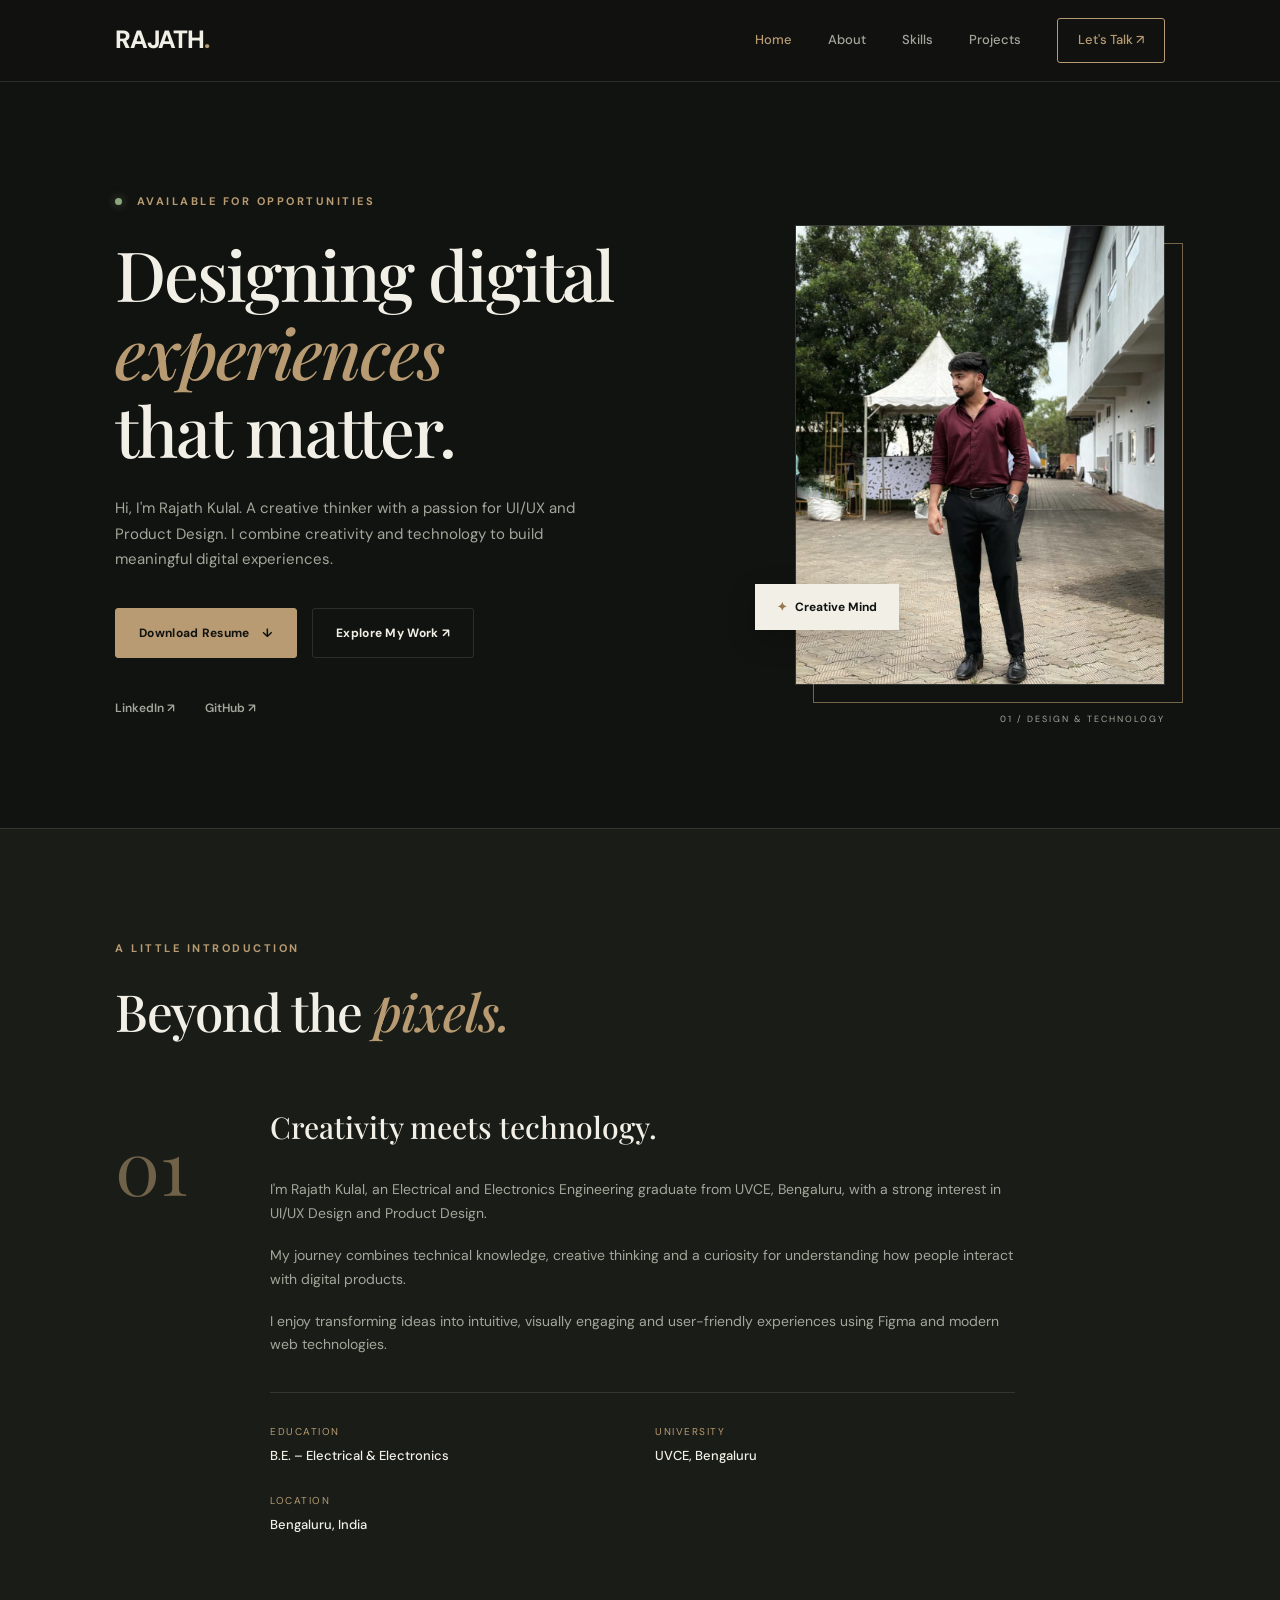
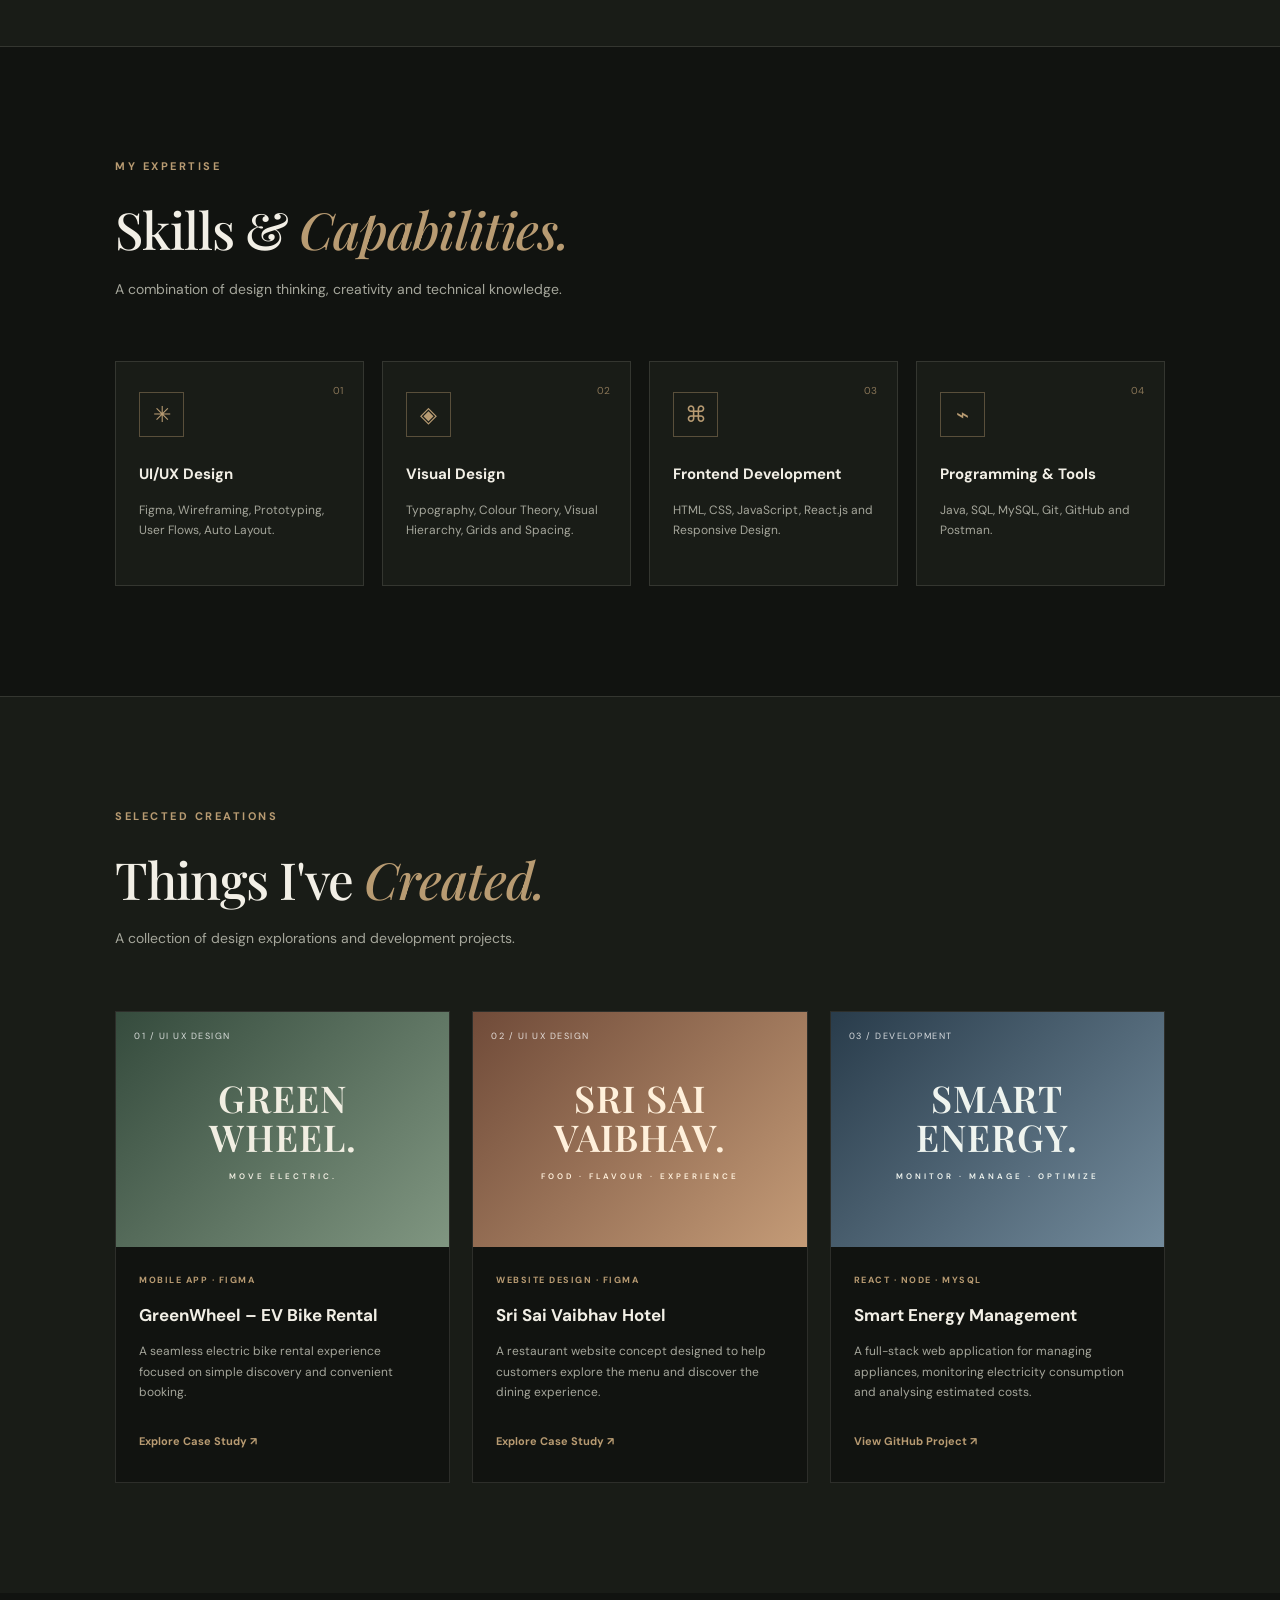
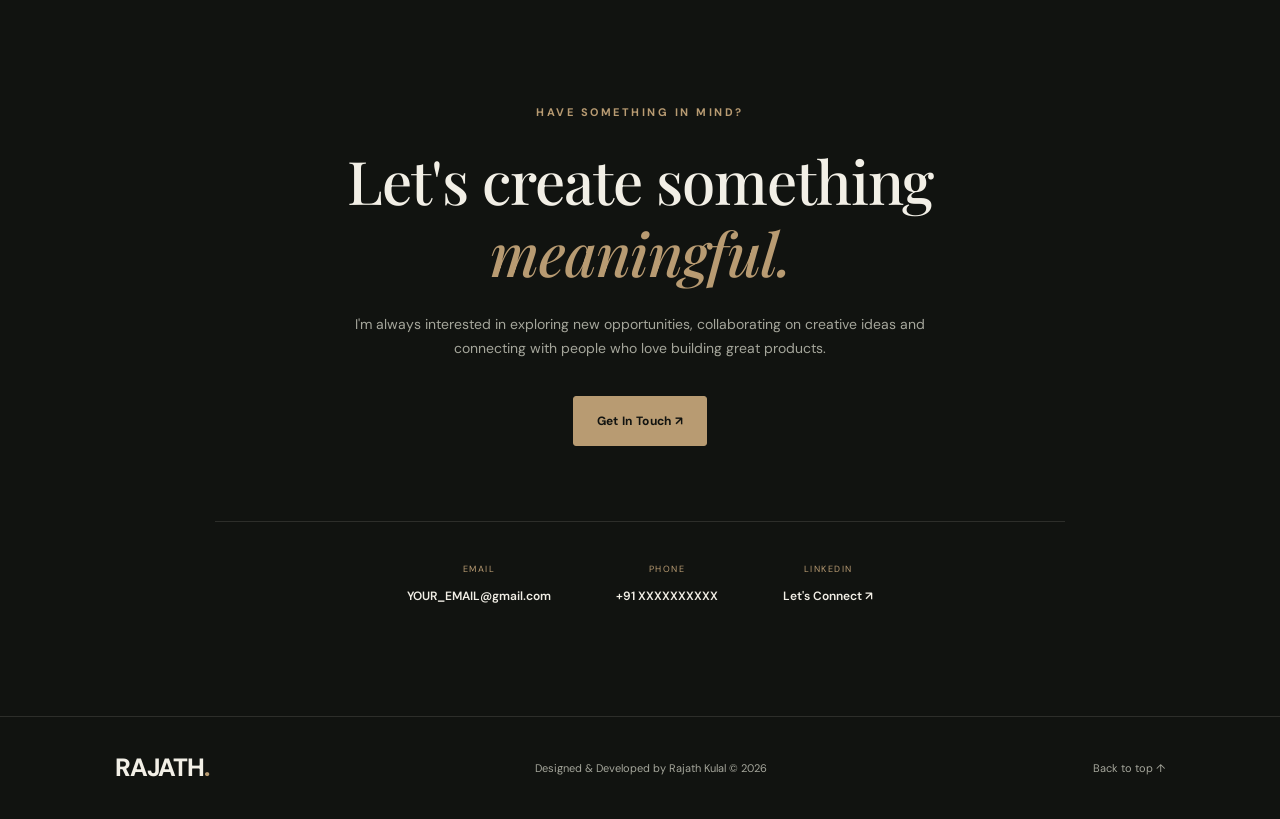
==== index.html @ ce3d5014 "Initial portfolio website" ====
<!DOCTYPE html>
<html lang="en">
<head>
    <meta charset="UTF-8">
    <meta name="viewport" content="width=device-width, initial-scale=1.0">

    <title>Rajath Kulal | UI/UX & Product Designer</title>

    <meta name="description" content="Rajath Kulal – UI/UX and Product Designer creating meaningful digital experiences.">

    <link rel="preconnect" href="https://fonts.googleapis.com">
    <link rel="preconnect" href="https://fonts.gstatic.com" crossorigin>

    <link href="https://fonts.googleapis.com/css2?family=DM+Sans:wght@400;500;600;700;800&family=Playfair+Display:wght@500;600;700&display=swap" rel="stylesheet">

    <link rel="stylesheet" href="style.css">
</head>

<body>

<!-- NAVBAR -->
<header class="navbar">
    <a href="#home" class="logo">RAJATH<span>.</span></a>

    <button class="menu-toggle" id="menuToggle"
            aria-label="Toggle navigation"
            aria-expanded="false">
        ☰
    </button>

    <nav id="navMenu">
        <a href="#home" class="active">Home</a>
        <a href="#about">About</a>
        <a href="#skills">Skills</a>
        <a href="#projects">Projects</a>
        <a href="#contact" class="contact-link">Let's Talk ↗</a>
    </nav>
</header>

<main>

<!-- HERO -->
<section class="hero section" id="home">

    <div class="hero-content">

        <p class="eyebrow">
            <span class="status-dot"></span>
            AVAILABLE FOR OPPORTUNITIES
        </p>

        <h1>
            Designing digital
            <span>experiences</span>
            that matter.
        </h1>

        <p class="hero-description">
            Hi, I'm Rajath Kulal. A creative thinker with a passion
            for UI/UX and Product Design. I combine creativity
            and technology to build meaningful digital experiences.
        </p>

        <div class="hero-buttons">
            <a href="Rajath_Resume.pdf" class="btn primary" download>
                Download Resume <span>↓</span>
            </a>

            <a href="#projects" class="btn secondary">
                Explore My Work ↗
            </a>
        </div>

        <div class="social-links">
            <a href="https://www.linkedin.com/in/rajathbkulal/"
               target="_blank" rel="noopener noreferrer">
                LinkedIn ↗
            </a>

            <a href="https://github.com/nukyadirajathkulal-maker"
               target="_blank" rel="noopener noreferrer">
                GitHub ↗
            </a>
        </div>

    </div>

    <div class="hero-image">

        <div class="image-background"></div>

        <img src="images/profile.jpg"
             alt="Portrait of Rajath Kulal">

        <div class="floating-tag">
            <span>✦</span> Creative Mind
        </div>

        <div class="image-caption">
            <span>01 / DESIGN & TECHNOLOGY</span>
        </div>

    </div>

</section>

<!-- ABOUT -->
<section class="section about" id="about">

    <div class="section-heading">
        <p class="eyebrow">A LITTLE INTRODUCTION</p>
        <h2>Beyond the <span>pixels.</span></h2>
    </div>

    <div class="about-content">

        <div class="about-number">01</div>

        <div class="about-text">

            <h3>
                Creativity meets technology.
            </h3>

            <p>
                I'm Rajath Kulal, an Electrical and Electronics
                Engineering graduate from UVCE, Bengaluru,
                with a strong interest in UI/UX Design and
                Product Design.
            </p>

            <p>
                My journey combines technical knowledge,
                creative thinking and a curiosity for understanding
                how people interact with digital products.
            </p>

            <p>
                I enjoy transforming ideas into intuitive,
                visually engaging and user-friendly experiences
                using Figma and modern web technologies.
            </p>

            <div class="about-details">
                <div>
                    <span>EDUCATION</span>
                    <strong>B.E. – Electrical & Electronics</strong>
                </div>

                <div>
                    <span>UNIVERSITY</span>
                    <strong>UVCE, Bengaluru</strong>
                </div>

                <div>
                    <span>LOCATION</span>
                    <strong>Bengaluru, India</strong>
                </div>
            </div>

        </div>
    </div>

</section>

<!-- SKILLS -->
<section class="section skills" id="skills">

    <div class="section-heading">
        <p class="eyebrow">MY EXPERTISE</p>
        <h2>Skills & <span>Capabilities.</span></h2>

        <p class="section-description">
            A combination of design thinking, creativity
            and technical knowledge.
        </p>
    </div>

    <div class="skills-grid">

        <article class="skill-card">
            <div class="skill-icon">✳</div>
            <h3>UI/UX Design</h3>
            <p>
                Figma, Wireframing, Prototyping,
                User Flows, Auto Layout.
            </p>
            <span class="skill-number">01</span>
        </article>

        <article class="skill-card">
            <div class="skill-icon">◈</div>
            <h3>Visual Design</h3>
            <p>
                Typography, Colour Theory,
                Visual Hierarchy, Grids and Spacing.
            </p>
            <span class="skill-number">02</span>
        </article>

        <article class="skill-card">
            <div class="skill-icon">⌘</div>
            <h3>Frontend Development</h3>
            <p>
                HTML, CSS, JavaScript,
                React.js and Responsive Design.
            </p>
            <span class="skill-number">03</span>
        </article>

        <article class="skill-card">
            <div class="skill-icon">⌁</div>
            <h3>Programming & Tools</h3>
            <p>
                Java, SQL, MySQL,
                Git, GitHub and Postman.
            </p>
            <span class="skill-number">04</span>
        </article>

    </div>

</section>

<!-- PROJECTS -->
<section class="section projects" id="projects">

    <div class="section-heading">
        <p class="eyebrow">SELECTED CREATIONS</p>
        <h2>Things I've <span>Created.</span></h2>

        <p class="section-description">
            A collection of design explorations
            and development projects.
        </p>
    </div>

    <div class="project-grid">

        <!-- PROJECT 1 -->
        <article class="project-card">

            <div class="project-image greenwheel">
                <span class="project-index">01 / UI UX DESIGN</span>

                <div class="project-art">
                    <span>GREEN</span>
                    <span>WHEEL.</span>
                    <small>MOVE ELECTRIC.</small>
                </div>
            </div>

            <div class="project-info">
                <p class="project-category">MOBILE APP · FIGMA</p>

                <h3>GreenWheel – EV Bike Rental</h3>

                <p>
                    A seamless electric bike rental experience
                    focused on simple discovery and convenient booking.
                </p>

                <a href="#contact" class="project-link">
                    Explore Case Study ↗
                </a>
            </div>

        </article>

        <!-- PROJECT 2 -->
        <article class="project-card">

            <div class="project-image hotel">
                <span class="project-index">02 / UI UX DESIGN</span>

                <div class="project-art">
                    <span>SRI SAI</span>
                    <span>VAIBHAV.</span>
                    <small>FOOD · FLAVOUR · EXPERIENCE</small>
                </div>
            </div>

            <div class="project-info">
                <p class="project-category">WEBSITE DESIGN · FIGMA</p>

                <h3>Sri Sai Vaibhav Hotel</h3>

                <p>
                    A restaurant website concept designed to
                    help customers explore the menu and discover
                    the dining experience.
                </p>

                <a href="#contact" class="project-link">
                    Explore Case Study ↗
                </a>
            </div>

        </article>

        <!-- PROJECT 3 -->
        <article class="project-card">

            <div class="project-image energy">
                <span class="project-index">03 / DEVELOPMENT</span>

                <div class="project-art">
                    <span>SMART</span>
                    <span>ENERGY.</span>
                    <small>MONITOR · MANAGE · OPTIMIZE</small>
                </div>
            </div>

            <div class="project-info">
                <p class="project-category">REACT · NODE · MYSQL</p>

                <h3>Smart Energy Management</h3>

                <p>
                    A full-stack web application for managing
                    appliances, monitoring electricity consumption
                    and analysing estimated costs.
                </p>

                <a href="https://github.com/nukyadirajathkulal-maker/Smart-Electrical-Load-Energy-Management-System"
                   target="_blank" rel="noopener noreferrer"
                   class="project-link">
                    View GitHub Project ↗
                </a>
            </div>

        </article>

    </div>

</section>

<!-- CONTACT -->
<section class="section contact" id="contact">

    <div class="contact-inner">

        <p class="eyebrow">HAVE SOMETHING IN MIND?</p>

        <h2>
            Let's create something
            <span>meaningful.</span>
        </h2>

        <p class="contact-description">
            I'm always interested in exploring new opportunities,
            collaborating on creative ideas and connecting
            with people who love building great products.
        </p>

        <a href="mailto:YOUR_EMAIL@gmail.com"
           class="btn primary">
            Get In Touch ↗
        </a>

        <div class="contact-details">

            <div>
                <span>EMAIL</span>
                <a href="mailto:YOUR_EMAIL@gmail.com">
                    YOUR_EMAIL@gmail.com
                </a>
            </div>

            <div>
                <span>PHONE</span>
                <a href="tel:+91XXXXXXXXXX">
                    +91 XXXXXXXXXX
                </a>
            </div>

            <div>
                <span>LINKEDIN</span>
                <a href="https://www.linkedin.com/in/rajathbkulal/"
                   target="_blank" rel="noopener noreferrer">
                    Let's Connect ↗
                </a>
            </div>

        </div>

    </div>

</section>

</main>

<!-- FOOTER -->
<footer>

    <a href="#home" class="logo">RAJATH<span>.</span></a>

    <p>Designed & Developed by Rajath Kulal © 2026</p>

    <a href="#home" class="back-top">
        Back to top ↑
    </a>

</footer>

<script src="script.js"></script>

</body>
</html>
---- style.css ----
/* =========================
   GLOBAL
========================= */

* {
    margin: 0;
    padding: 0;
    box-sizing: border-box;
}

:root {
    --bg: #111310;
    --surface: #191c17;
    --surface-light: #20241e;
    --cream: #f2efe6;
    --gold: #b89b72;
    --muted: #a5a69b;
    --border: rgba(242,239,230,0.12);
    --font-heading: 'Playfair Display', serif;
    --font-body: 'DM Sans', sans-serif;
}

html {
    scroll-behavior: smooth;
}

body {
    font-family: var(--font-body);
    background: var(--bg);
    color: var(--cream);
    line-height: 1.7;
}

a {
    color: inherit;
    text-decoration: none;
}

button {
    font: inherit;
}

.section {
    padding: 110px 9%;
    scroll-margin-top: 75px;
}

/* =========================
   NAVBAR
========================= */

.navbar {
    height: 82px;
    padding: 0 9%;
    display: flex;
    justify-content: space-between;
    align-items: center;

    position: sticky;
    top: 0;
    z-index: 100;

    background: rgba(17,19,16,0.94);
    backdrop-filter: blur(15px);

    border-bottom: 1px solid var(--border);
}

.logo {
    font-size: 25px;
    font-weight: 800;
    letter-spacing: -1px;
}

.logo span {
    color: var(--gold);
}

.navbar nav {
    display: flex;
    align-items: center;
    gap: 36px;
}

.navbar nav a {
    font-size: 13px;
    font-weight: 500;
    color: var(--muted);
    transition: 0.3s;
}

.navbar nav a:hover,
.navbar nav a.active {
    color: var(--gold);
}

.navbar nav .contact-link {
    padding: 10px 20px;
    border: 1px solid var(--gold);
    color: var(--gold);
    border-radius: 3px;
}

.navbar nav .contact-link:hover {
    background: var(--gold);
    color: var(--bg);
}

.menu-toggle {
    display: none;
    background: none;
    border: none;
    color: var(--cream);
    font-size: 26px;
    cursor: pointer;
}

/* =========================
   HERO
========================= */

.hero {
    min-height: 700px;
    display: flex;
    justify-content: space-between;
    align-items: center;
    gap: 80px;
}

.hero-content {
    flex: 1;
}

.eyebrow {
    color: var(--gold);
    font-size: 11px;
    font-weight: 700;
    letter-spacing: 2.5px;
    margin-bottom: 23px;
}

.status-dot {
    display: inline-block;
    width: 7px;
    height: 7px;
    background: #8ca77c;
    border-radius: 50%;
    margin-right: 9px;
    box-shadow: 0 0 10px rgba(140,167,124,0.5);
}

.hero h1 {
    font-family: var(--font-heading);
    font-size: clamp(48px, 5.4vw, 76px);
    line-height: 1.13;
    font-weight: 500;
    letter-spacing: -2px;
    max-width: 700px;
}

.hero h1 span {
    color: var(--gold);
    font-style: italic;
    display: block;
}

.hero-description {
    max-width: 500px;
    color: var(--muted);
    font-size: 15px;
    margin: 28px 0 35px;
}

.hero-buttons {
    display: flex;
    flex-wrap: wrap;
    gap: 15px;
}

.btn {
    display: inline-flex;
    align-items: center;
    justify-content: center;
    gap: 12px;
    padding: 14px 23px;
    font-size: 12px;
    font-weight: 700;
    letter-spacing: 0.3px;
    transition: 0.3s;
    border-radius: 3px;
}

.primary {
    background: var(--gold);
    color: var(--bg);
    border: 1px solid var(--gold);
}

.primary:hover {
    background: transparent;
    color: var(--gold);
    transform: translateY(-3px);
}

.secondary {
    border: 1px solid var(--border);
    color: var(--cream);
}

.secondary:hover {
    border-color: var(--gold);
    color: var(--gold);
}

.social-links {
    display: flex;
    gap: 30px;
    margin-top: 40px;
}

.social-links a {
    font-size: 12px;
    font-weight: 600;
    color: var(--muted);
    transition: 0.3s;
}

.social-links a:hover {
    color: var(--gold);
}

/* =========================
   HERO IMAGE
========================= */

.hero-image {
    width: 370px;
    height: 460px;
    flex-shrink: 0;
    position: relative;
}

.image-background {
    position: absolute;
    inset: 18px -18px -18px 18px;
    border: 1px solid var(--gold);
    opacity: 0.6;
}

.hero-image img {
    position: relative;
    width: 100%;
    height: 100%;
    object-fit: cover;
    object-position: center;
    filter: saturate(0.85);
    border: 1px solid rgba(242,239,230,0.15);
}

.floating-tag {
    position: absolute;
    bottom: 55px;
    left: -40px;
    background: var(--cream);
    color: var(--bg);
    padding: 13px 22px;
    font-size: 12px;
    font-weight: 700;
    box-shadow: 0 10px 30px rgba(0,0,0,0.2);
}

.floating-tag span {
    color: #96764c;
    margin-right: 5px;
}

.image-caption {
    position: absolute;
    bottom: -42px;
    right: 0;
    color: var(--muted);
    font-size: 9px;
    letter-spacing: 2px;
}

/* =========================
   SECTION HEADINGS
========================= */

.section-heading {
    margin-bottom: 60px;
}

.section-heading h2,
.contact h2 {
    font-family: var(--font-heading);
    font-size: clamp(36px, 4vw, 52px);
    font-weight: 500;
    letter-spacing: -1px;
    line-height: 1.2;
}

.section-heading h2 span,
.contact h2 span {
    color: var(--gold);
    font-style: italic;
}

.section-description {
    max-width: 530px;
    color: var(--muted);
    margin-top: 17px;
    font-size: 14px;
}

/* =========================
   ABOUT
========================= */

.about {
    background: var(--surface);
    border-top: 1px solid var(--border);
    border-bottom: 1px solid var(--border);
}

.about-content {
    display: grid;
    grid-template-columns: 120px 1fr;
    gap: 35px;
    max-width: 900px;
}

.about-number {
    font-family: var(--font-heading);
    font-size: 75px;
    color: var(--gold);
    opacity: 0.55;
}

.about-text h3 {
    font-family: var(--font-heading);
    font-size: 30px;
    font-weight: 500;
    margin-bottom: 25px;
}

.about-text p {
    color: var(--muted);
    font-size: 14px;
    margin-bottom: 18px;
    max-width: 750px;
}

.about-details {
    display: grid;
    grid-template-columns: repeat(2, 1fr);
    gap: 25px;
    margin-top: 35px;
    padding-top: 30px;
    border-top: 1px solid var(--border);
}

.about-details div {
    display: flex;
    flex-direction: column;
    gap: 5px;
}

.about-details span {
    color: var(--gold);
    font-size: 10px;
    letter-spacing: 1.5px;
}

.about-details strong {
    font-size: 13px;
    font-weight: 500;
}

/* =========================
   SKILLS
========================= */

.skills-grid {
    display: grid;
    grid-template-columns: repeat(4, 1fr);
    gap: 18px;
}

.skill-card {
    background: var(--surface);
    border: 1px solid var(--border);
    padding: 30px 23px;
    position: relative;
    min-height: 225px;
    transition: 0.35s;
}

.skill-card:hover {
    border-color: var(--gold);
    transform: translateY(-6px);
    background: var(--surface-light);
}

.skill-icon {
    width: 45px;
    height: 45px;
    display: grid;
    place-items: center;
    color: var(--gold);
    border: 1px solid rgba(184,155,114,0.4);
    font-size: 22px;
    margin-bottom: 25px;
}

.skill-card h3 {
    font-size: 15px;
    margin-bottom: 12px;
}

.skill-card p {
    font-size: 12px;
    color: var(--muted);
}

.skill-number {
    position: absolute;
    top: 20px;
    right: 20px;
    font-size: 10px;
    color: var(--gold);
    opacity: 0.7;
}

/* =========================
   PROJECTS
========================= */

.projects {
    background: var(--surface);
    border-top: 1px solid var(--border);
}

.project-grid {
    display: grid;
    grid-template-columns: repeat(3, 1fr);
    gap: 22px;
}

.project-card {
    background: var(--bg);
    border: 1px solid var(--border);
    overflow: hidden;
    transition: 0.35s;
}

.project-card:hover {
    transform: translateY(-7px);
    border-color: var(--gold);
}

.project-image {
    height: 235px;
    position: relative;
    display: flex;
    align-items: center;
    justify-content: center;
    overflow: hidden;
}

.project-index {
    position: absolute;
    top: 17px;
    left: 18px;
    font-size: 9px;
    letter-spacing: 1.5px;
    color: rgba(255,255,255,0.8);
}

.project-art {
    display: flex;
    flex-direction: column;
    align-items: center;
    font-family: var(--font-heading);
    font-size: 37px;
    font-weight: 600;
    line-height: 1.05;
    letter-spacing: 1px;
    text-align: center;
    transition: 0.4s;
}

.project-card:hover .project-art {
    transform: scale(1.06);
}

.project-art small {
    font-family: var(--font-body);
    font-size: 8px;
    letter-spacing: 3px;
    margin-top: 16px;
}

.greenwheel {
    background: linear-gradient(135deg, #354b3d, #809681);
    color: #f1eee2;
}

.hotel {
    background: linear-gradient(135deg, #704b39, #c49b77);
    color: #fff0db;
}

.energy {
    background: linear-gradient(135deg, #293c4b, #738b9c);
    color: #eff4ef;
}

.project-info {
    padding: 26px 23px 28px;
}

.project-category {
    color: var(--gold);
    font-size: 9px;
    font-weight: 700;
    letter-spacing: 1.5px;
}

.project-info h3 {
    font-size: 17px;
    margin: 12px 0;
}

.project-info > p:not(.project-category) {
    color: var(--muted);
    font-size: 12px;
    min-height: 65px;
    margin-bottom: 20px;
}

.project-link {
    display: inline-block;
    color: var(--gold);
    font-size: 11px;
    font-weight: 700;
    transition: 0.3s;
}

.project-link:hover {
    letter-spacing: 0.5px;
}

/* =========================
   CONTACT
========================= */

.contact {
    text-align: center;
}

.contact-inner {
    max-width: 850px;
    margin: auto;
}

.contact h2 {
    font-size: clamp(38px, 5vw, 60px);
    margin-bottom: 25px;
}

.contact-description {
    max-width: 600px;
    margin: 0 auto 35px;
    font-size: 14px;
    color: var(--muted);
}

.contact-details {
    display: flex;
    justify-content: center;
    flex-wrap: wrap;
    gap: 65px;
    margin-top: 75px;
    padding-top: 40px;
    border-top: 1px solid var(--border);
}

.contact-details div {
    display: flex;
    flex-direction: column;
    gap: 8px;
}

.contact-details span {
    color: var(--gold);
    font-size: 9px;
    letter-spacing: 1.5px;
}

.contact-details a {
    font-size: 12px;
    font-weight: 600;
    color: var(--cream);
    transition: 0.3s;
}

.contact-details a:hover {
    color: var(--gold);
}

/* =========================
   FOOTER
========================= */

footer {
    padding: 30px 9%;
    display: flex;
    justify-content: space-between;
    align-items: center;
    gap: 20px;
    border-top: 1px solid var(--border);
}

footer p,
footer .back-top {
    color: var(--muted);
    font-size: 11px;
}

footer .back-top:hover {
    color: var(--gold);
}

/* =========================
   RESPONSIVE
========================= */

@media (max-width: 1050px) {

    .section,
    .navbar {
        padding-left: 6%;
        padding-right: 6%;
    }

    .hero {
        gap: 45px;
    }

    .hero-image {
        width: 310px;
        height: 410px;
    }

    .skills-grid {
        grid-template-columns: repeat(2, 1fr);
    }

    .project-grid {
        grid-template-columns: repeat(2, 1fr);
    }
}

@media (max-width: 700px) {

    .navbar {
        height: 70px;
    }

    .menu-toggle {
        display: block;
    }

    .navbar nav {
        display: none;
        position: absolute;
        top: 70px;
        left: 0;
        width: 100%;
        background: var(--surface);
        padding: 25px 6%;
        flex-direction: column;
        align-items: flex-start;
        gap: 22px;
        border-bottom: 1px solid var(--border);
    }

    .navbar nav.show {
        display: flex;
    }

    .hero {
        flex-direction: column-reverse;
        text-align: center;
        padding-top: 70px;
        gap: 55px;
    }

    .hero-content {
        width: 100%;
    }

    .hero h1 {
        font-size: 46px;
    }

    .hero-description {
        margin-left: auto;
        margin-right: auto;
    }

    .hero-buttons,
    .social-links {
        justify-content: center;
    }

    .hero-image {
        width: 245px;
        height: 310px;
    }

    .floating-tag {
        left: -25px;
    }

    .image-caption {
        bottom: -35px;
    }

    .section {
        padding: 80px 6%;
    }

    .section-heading h2 {
        font-size: 38px;
    }

    .about-content {
        grid-template-columns: 1fr;
        gap: 5px;
    }

    .about-number {
        font-size: 45px;
    }

    .about-details {
        grid-template-columns: 1fr;
    }

    .skills-grid,
    .project-grid {
        grid-template-columns: 1fr;
    }

    .skill-card {
        min-height: 190px;
    }

    .project-image {
        height: 220px;
    }

    .contact-details {
        flex-direction: column;
        align-items: center;
        gap: 28px;
    }

    footer {
        flex-direction: column;
        text-align: center;
        padding: 35px 6%;
    }
}

@media (prefers-reduced-motion: reduce) {
    html {
        scroll-behavior: auto;
    }

    *,
    *::before,
    *::after {
        transition-duration: 0.01ms !important;
    }
}
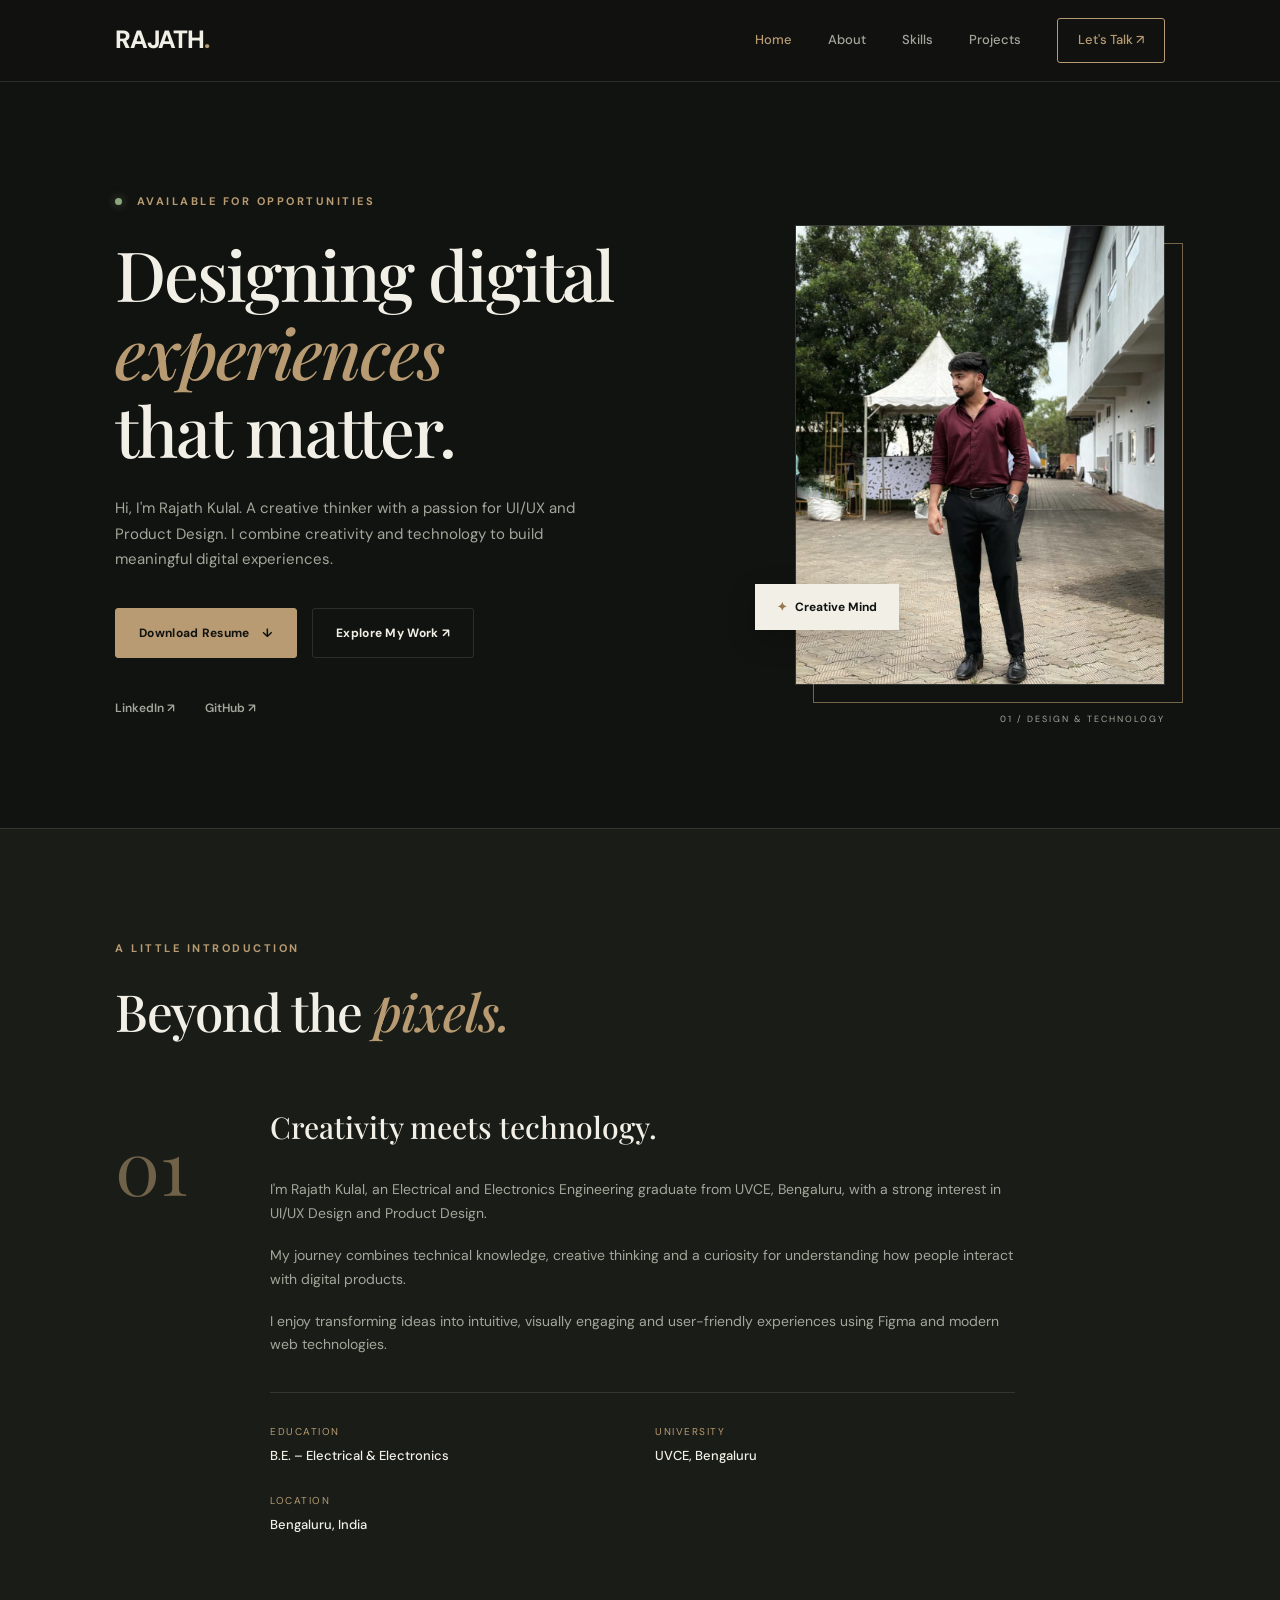
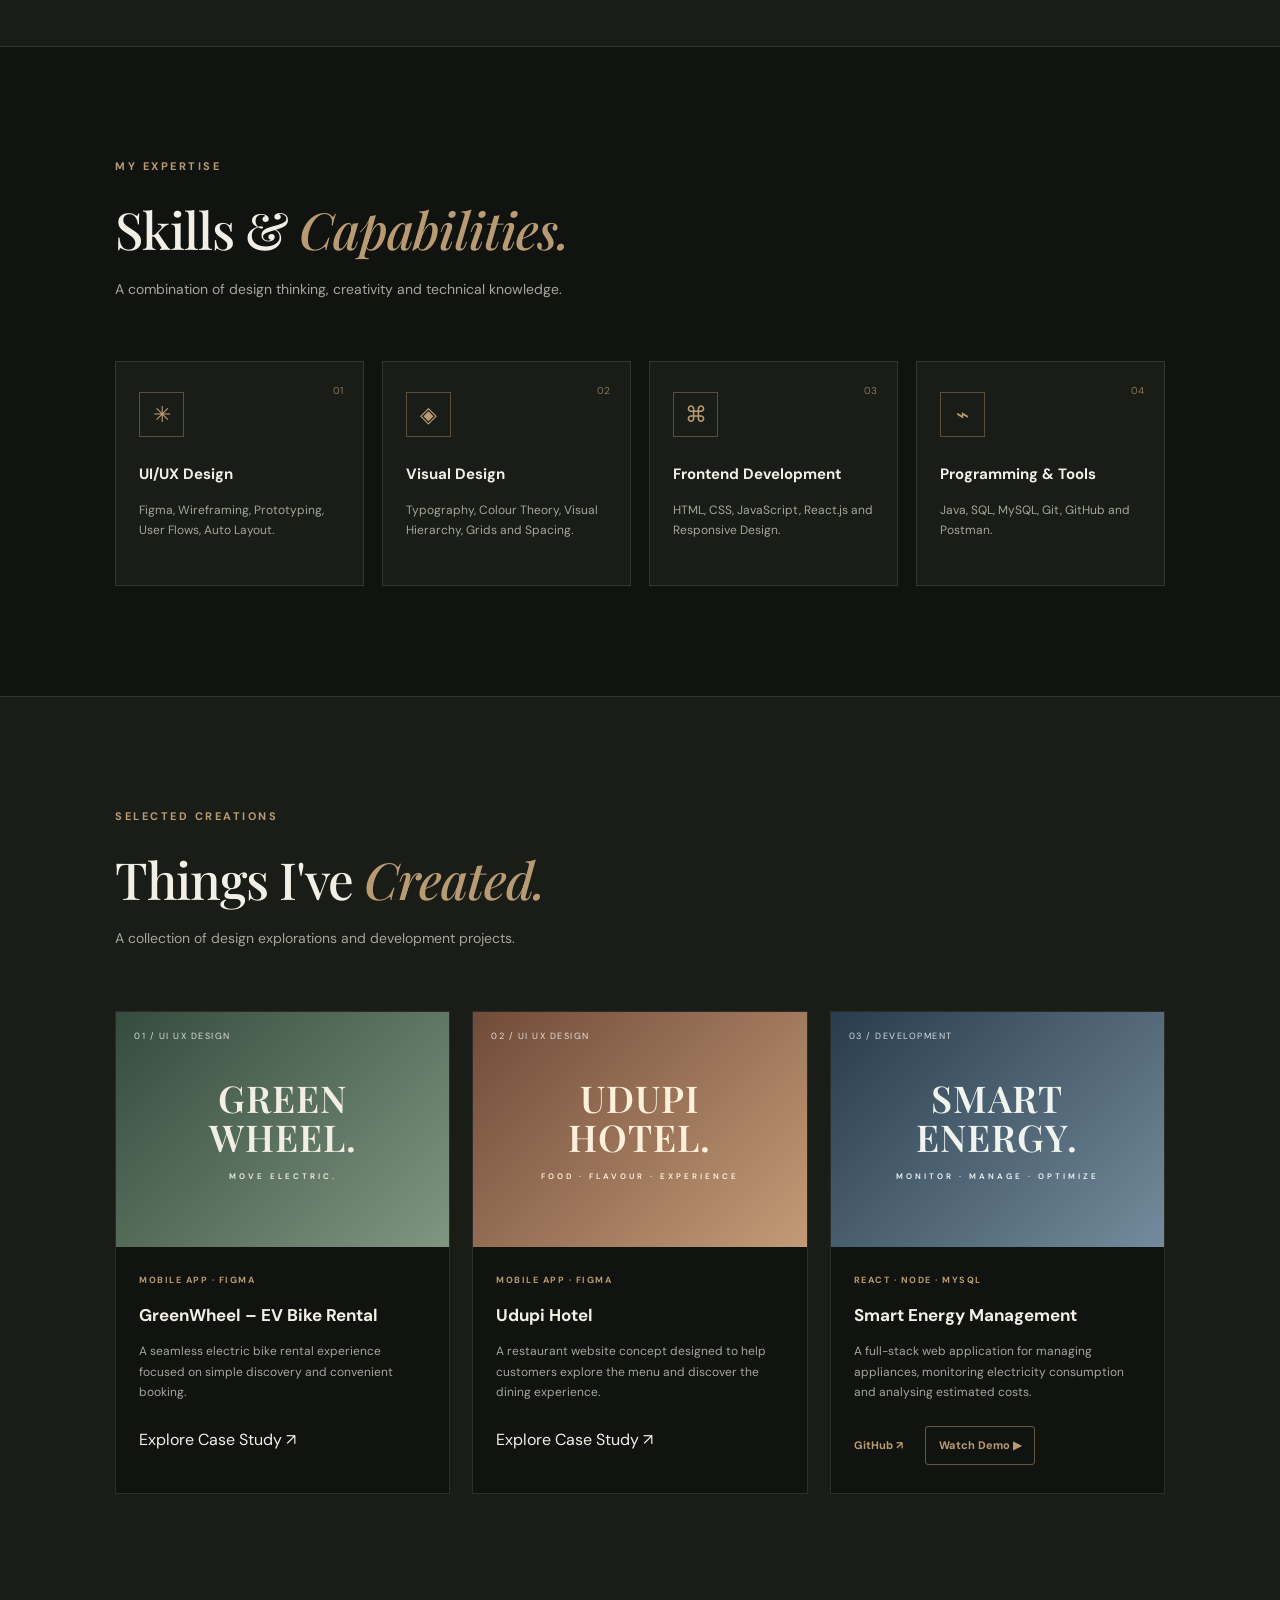
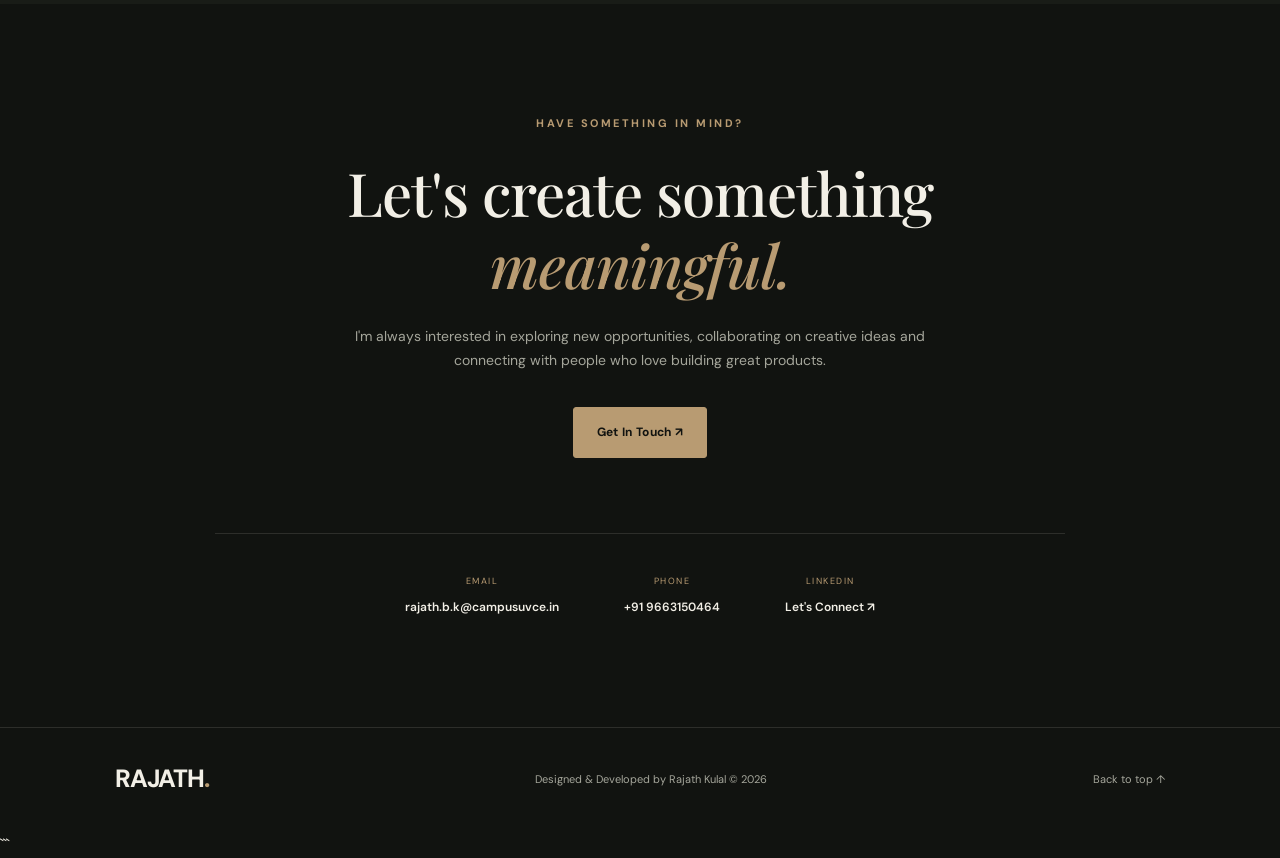
==== commit ef219ccc: "Updated portfolio with resume and hotel project and Bike rental project" ====
--- a/index.html
+++ b/index.html
@@ -1,4 +1,5 @@
 <!DOCTYPE html>
+
 <html lang="en">
 <head>
     <meta charset="UTF-8">
@@ -62,7 +63,7 @@
         </p>
 
         <div class="hero-buttons">
-            <a href="Rajath_Resume.pdf" class="btn primary" download>
+            <a href="Files/Rajath_B_Kulal_Resume_UI.pdf" class="btn primary" download>
                 Download Resume <span>↓</span>
             </a>
 
@@ -86,7 +87,6 @@
     </div>
 
     <div class="hero-image">
-
         <div class="image-background"></div>
 
         <img src="images/profile.jpg"
@@ -99,7 +99,6 @@
         <div class="image-caption">
             <span>01 / DESIGN & TECHNOLOGY</span>
         </div>
-
     </div>
 
 </section>
@@ -118,9 +117,7 @@
 
         <div class="about-text">
 
-            <h3>
-                Creativity meets technology.
-            </h3>
+            <h3>Creativity meets technology.</h3>
 
             <p>
                 I'm Rajath Kulal, an Electrical and Electronics
@@ -181,40 +178,28 @@
         <article class="skill-card">
             <div class="skill-icon">✳</div>
             <h3>UI/UX Design</h3>
-            <p>
-                Figma, Wireframing, Prototyping,
-                User Flows, Auto Layout.
-            </p>
+            <p>Figma, Wireframing, Prototyping, User Flows, Auto Layout.</p>
             <span class="skill-number">01</span>
         </article>
 
         <article class="skill-card">
             <div class="skill-icon">◈</div>
             <h3>Visual Design</h3>
-            <p>
-                Typography, Colour Theory,
-                Visual Hierarchy, Grids and Spacing.
-            </p>
+            <p>Typography, Colour Theory, Visual Hierarchy, Grids and Spacing.</p>
             <span class="skill-number">02</span>
         </article>
 
         <article class="skill-card">
             <div class="skill-icon">⌘</div>
             <h3>Frontend Development</h3>
-            <p>
-                HTML, CSS, JavaScript,
-                React.js and Responsive Design.
-            </p>
+            <p>HTML, CSS, JavaScript, React.js and Responsive Design.</p>
             <span class="skill-number">03</span>
         </article>
 
         <article class="skill-card">
             <div class="skill-icon">⌁</div>
             <h3>Programming & Tools</h3>
-            <p>
-                Java, SQL, MySQL,
-                Git, GitHub and Postman.
-            </p>
+            <p>Java, SQL, MySQL, Git, GitHub and Postman.</p>
             <span class="skill-number">04</span>
         </article>
 
@@ -260,7 +245,7 @@
                     focused on simple discovery and convenient booking.
                 </p>
 
-                <a href="#contact" class="project-link">
+                <a href="greenwheel-case-study.html" class="project-link">
                     Explore Case Study ↗
                 </a>
             </div>
@@ -274,16 +259,16 @@
                 <span class="project-index">02 / UI UX DESIGN</span>
 
                 <div class="project-art">
-                    <span>SRI SAI</span>
-                    <span>VAIBHAV.</span>
+                    <span>UDUPI</span>
+                    <span>HOTEL.</span>
                     <small>FOOD · FLAVOUR · EXPERIENCE</small>
                 </div>
             </div>
 
             <div class="project-info">
-                <p class="project-category">WEBSITE DESIGN · FIGMA</p>
-
-                <h3>Sri Sai Vaibhav Hotel</h3>
+                <p class="project-category">MOBILE APP · FIGMA</p>
+
+                <h3>Udupi Hotel</h3>
 
                 <p>
                     A restaurant website concept designed to
@@ -291,7 +276,7 @@
                     the dining experience.
                 </p>
 
-                <a href="#contact" class="project-link">
+                <a href="hotel-case-study.html" class="project-link">
                     Explore Case Study ↗
                 </a>
             </div>
@@ -322,11 +307,23 @@
                     and analysing estimated costs.
                 </p>
 
-                <a href="https://github.com/nukyadirajathkulal-maker/Smart-Electrical-Load-Energy-Management-System"
-                   target="_blank" rel="noopener noreferrer"
-                   class="project-link">
-                    View GitHub Project ↗
-                </a>
+                <div class="project-actions">
+
+                    <a href="https://github.com/nukyadirajathkulal-maker/Smart-Electrical-Load-Energy-Management-System"
+                       target="_blank"
+                       rel="noopener noreferrer"
+                       class="project-link">
+                        GitHub ↗
+                    </a>
+
+                    <a href="https://drive.google.com/file/d/1CGxaCEB2eoxXncedmBvaGowX8v4RHBEO/view?usp=sharing"
+                       target="_blank"
+                       rel="noopener noreferrer"
+                       class="project-link demo-link">
+                        Watch Demo ▶
+                    </a>
+
+                </div>
             </div>
 
         </article>
@@ -362,15 +359,15 @@
 
             <div>
                 <span>EMAIL</span>
-                <a href="mailto:YOUR_EMAIL@gmail.com">
-                    YOUR_EMAIL@gmail.com
+                <a href="mailto:rajath.b.k@campusuvce.in">
+                    rajath.b.k@campusuvce.in
                 </a>
             </div>
 
             <div>
                 <span>PHONE</span>
-                <a href="tel:+91XXXXXXXXXX">
-                    +91 XXXXXXXXXX
+                <a href="tel:+919663150464">
+                    +91 9663150464
                 </a>
             </div>
 
@@ -406,4 +403,5 @@
 <script src="script.js"></script>
 
 </body>
-</html>+</html>
+```
--- a/style.css
+++ b/style.css
@@ -55,14 +55,11 @@
     display: flex;
     justify-content: space-between;
     align-items: center;
-
     position: sticky;
     top: 0;
     z-index: 100;
-
     background: rgba(17,19,16,0.94);
     backdrop-filter: blur(15px);
-
     border-bottom: 1px solid var(--border);
 }
 
@@ -539,16 +536,41 @@
     margin-bottom: 20px;
 }
 
-.project-link {
-    display: inline-block;
+/* PROJECT ACTION BUTTONS */
+
+.project-actions {
+    display: flex;
+    align-items: center;
+    flex-wrap: wrap;
+    gap: 22px;
+    margin-top: 20px;
+}
+
+.project-actions .project-link {
+    display: inline-flex;
+    align-items: center;
+    gap: 6px;
     color: var(--gold);
     font-size: 11px;
     font-weight: 700;
-    transition: 0.3s;
-}
-
-.project-link:hover {
-    letter-spacing: 0.5px;
+    transition: 0.3s ease;
+}
+
+.project-actions .project-link:hover {
+    color: var(--cream);
+    transform: translateY(-3px);
+}
+
+.demo-link {
+    border: 1px solid rgba(184,155,114,0.5);
+    padding: 9px 13px;
+    border-radius: 3px;
+}
+
+.demo-link:hover {
+    background: var(--gold);
+    color: var(--bg) !important;
+    border-color: var(--gold);
 }
 
 /* =========================
@@ -762,6 +784,10 @@
         height: 220px;
     }
 
+    .project-actions {
+        gap: 15px;
+    }
+
     .contact-details {
         flex-direction: column;
         align-items: center;
